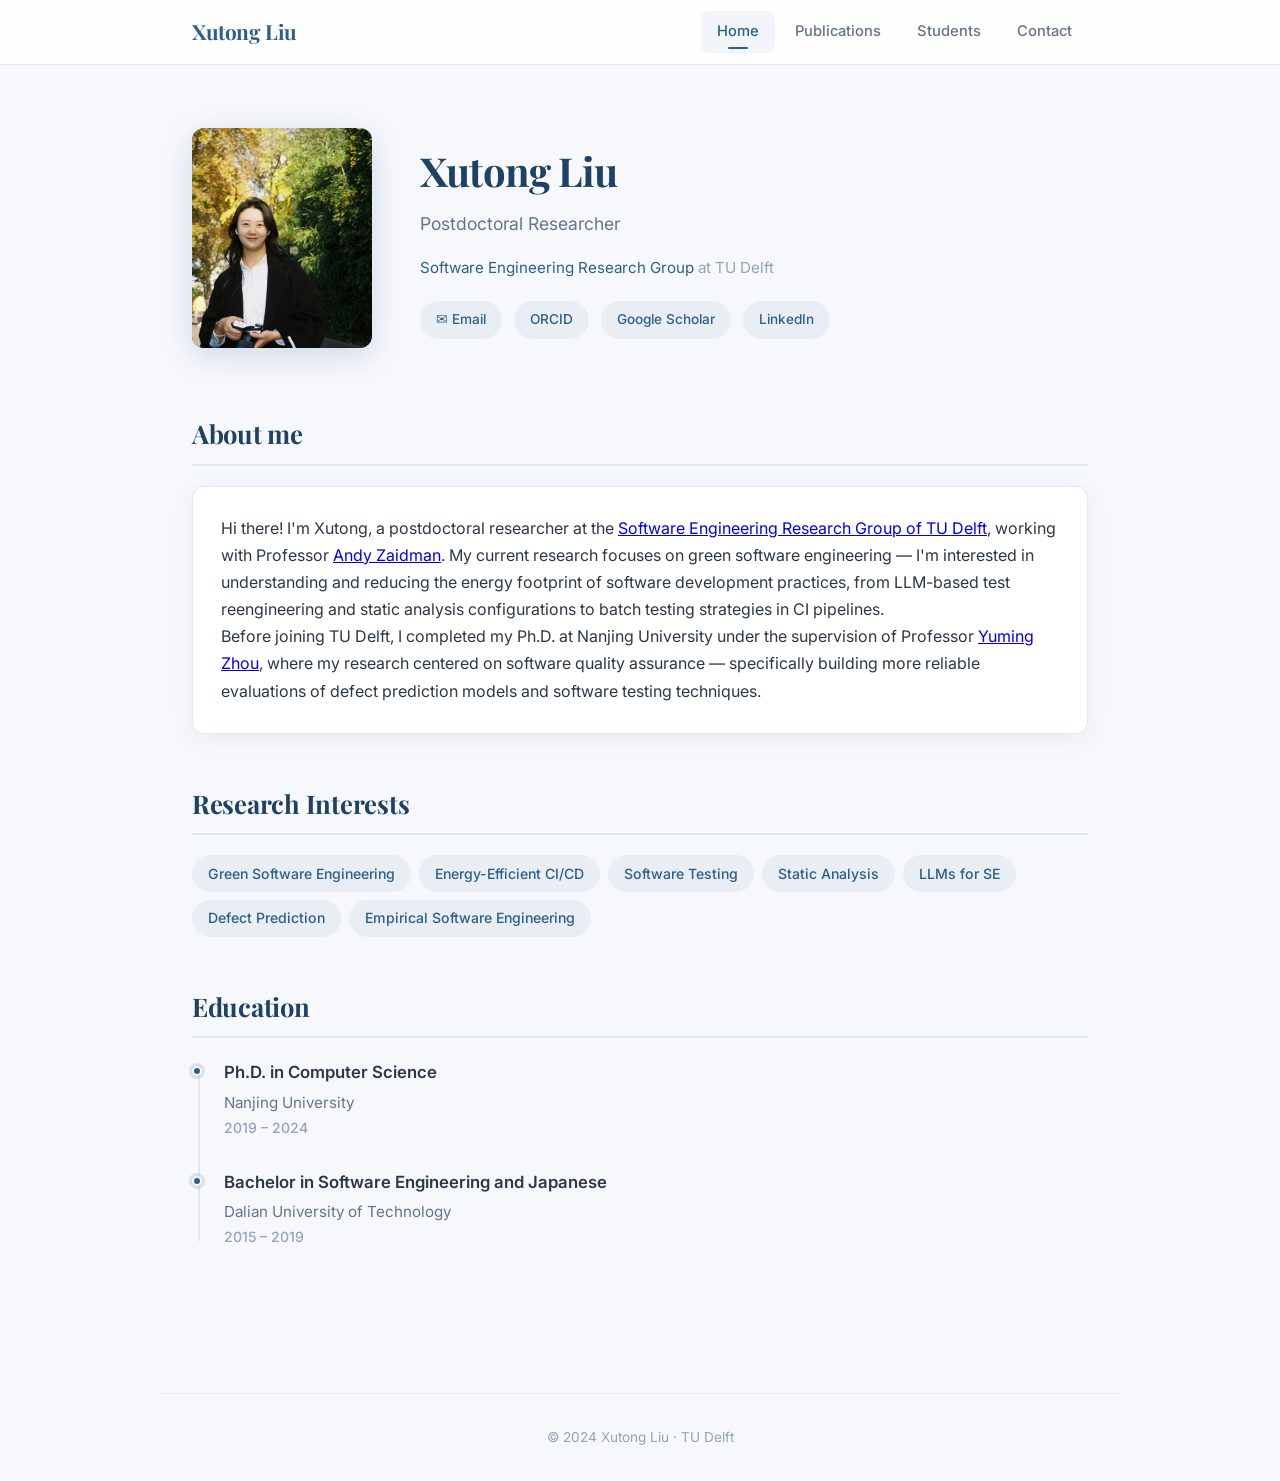
==== index.html @ 88a06aad "add" ====
<!DOCTYPE html>
<html lang="en">
<head>
  <meta charset="UTF-8">
  <meta name="viewport" content="width=device-width, initial-scale=1.0">
  <title>Xutong Liu - Postdoctoral Researcher</title>
  <link rel="icon" type="image/jpeg" href="icon.jpg">
  <link rel="apple-touch-icon" href="icon.jpg">
  <link rel="preconnect" href="https://fonts.googleapis.com">
  <link href="https://fonts.googleapis.com/css2?family=Inter:wght@400;500;600;700&family=Playfair+Display:wght@700&display=swap" rel="stylesheet">
  <link rel="stylesheet" href="style.css">
</head>
<body>
  <!-- Navigation -->
  <nav class="navbar">
    <div class="nav-inner">
      <a href="index.html" class="nav-logo">Xutong Liu</a>
      <button class="nav-toggle" aria-label="Toggle menu">
        <span></span><span></span><span></span>
      </button>
      <ul class="nav-links">
        <li><a href="index.html" class="active">Home</a></li>
        <li><a href="publications.html">Publications</a></li>
        <li><a href="students.html">Students</a></li>
        <li><a href="contact.html">Contact</a></li>
      </ul>
    </div>
  </nav>

  <!-- Hero -->
  <header class="hero">
    <div class="hero-content fade-in">
      <div class="hero-avatar"><img src="profile.jpg" alt="Xutong Liu"></div>
      <div class="hero-text">
        <h1>Xutong Liu</h1>
        <p class="subtitle typed" data-text="Postdoctoral Researcher in Software Engineering"></p>
        <p class="affiliation">
          <a href="https://se.ewi.tudelft.nl/" target="_blank">Software Engineering Research Group</a> at TU Delft
        </p>
        <div class="hero-links">
          <a href="mailto:X.Liu-14@tudelft.nl">&#9993; Email</a>
          <a href="https://orcid.org/0000-0002-3831-5505" target="_blank">ORCID</a>
          <a href="https://scholar.google.com/citations?user=2qkgBsEAAAAJ" target="_blank">Google Scholar</a>
          <a href="https://www.linkedin.com/in/xutong-liu-113463360/" target="_blank">LinkedIn</a>
        </div>
      </div>
    </div>
  </header>

  <!-- Main Content -->
  <main class="main">
    <!-- About -->
    <section class="section fade-in">
      <h2 class="section-title">About me</h2>
      <div class="card">
        <p>
          Hi there! I'm Xutong, a postdoctoral researcher at the
          <a href="https://se.ewi.tudelft.nl/" target="_blank">Software Engineering Research Group of TU Delft</a>,
          working with Professor <a href="https://azaidman.github.io/" target="_blank">Andy Zaidman</a>.
          My current research focuses on green software engineering &mdash; I'm interested in understanding and reducing the
          energy footprint of software development practices, from LLM-based test reengineering and static analysis
          configurations to batch testing strategies in CI pipelines.
        </p>
        <p>
          Before joining TU Delft, I completed my Ph.D. at Nanjing University under the supervision of Professor
          <a href="https://cs.nju.edu.cn/zhouyuming/" target="_blank">Yuming Zhou</a>, where my research centered on
          software quality assurance &mdash; specifically building more reliable evaluations of defect prediction models
          and software testing techniques.
        </p>
      </div>
    </section>

    <!-- Research Interests -->
    <section class="section fade-in">
      <h2 class="section-title">Research Interests</h2>
      <div class="tags">
        <span class="tag">Green Software Engineering</span>
        <span class="tag">Energy-Efficient CI/CD</span>
        <span class="tag">Software Testing</span>
        <span class="tag">Static Analysis</span>
        <span class="tag">LLMs for SE</span>
        <span class="tag">Defect Prediction</span>
        <span class="tag">Empirical Software Engineering</span>
      </div>
    </section>

    <!-- Education -->
    <section class="section fade-in">
      <h2 class="section-title">Education</h2>
      <div class="timeline">
        <div class="timeline-item">
          <h3>Ph.D. in Computer Science</h3>
          <p class="institution">Nanjing University</p>
          <p class="period">2019 &ndash; 2024</p>
        </div>
        <div class="timeline-item">
          <h3>Bachelor in Software Engineering and Japanese</h3>
          <p class="institution">Dalian University of Technology</p>
          <p class="period">2015 &ndash; 2019</p>
        </div>
      </div>
    </section>
  </main>

  <!-- Footer -->
  <footer class="footer">
    <p>&copy; 2024 Xutong Liu &middot; TU Delft</p>
  </footer>

  <script src="script.js"></script>
</body>
</html>
---- style.css ----
/* ===== CSS Variables ===== */
:root {
  --primary: #2c5f8a;
  --primary-light: #3a7cb8;
  --primary-dark: #1e4263;
  --accent: #e8913a;
  --bg: #f7f8fc;
  --bg-card: #ffffff;
  --text: #2d3748;
  --text-light: #64748b;
  --text-lighter: #94a3b8;
  --border: #e2e8f0;
  --shadow: 0 4px 24px rgba(44, 95, 138, 0.08);
  --shadow-hover: 0 8px 32px rgba(44, 95, 138, 0.14);
  --radius: 12px;
  --transition: 0.3s cubic-bezier(0.4, 0, 0.2, 1);
  --font-sans: 'Inter', -apple-system, BlinkMacSystemFont, 'Segoe UI', sans-serif;
  --font-serif: 'Playfair Display', Georgia, serif;
  --max-width: 960px;
}

/* ===== Reset & Base ===== */
*, *::before, *::after {
  box-sizing: border-box;
  margin: 0;
  padding: 0;
}

html {
  scroll-behavior: smooth;
  font-size: 16px;
}

body {
  font-family: var(--font-sans);
  background: var(--bg);
  color: var(--text);
  line-height: 1.7;
  -webkit-font-smoothing: antialiased;
  overflow-x: hidden;
}

/* ===== Navigation ===== */
.navbar {
  position: fixed;
  top: 0;
  left: 0;
  right: 0;
  z-index: 1000;
  background: rgba(255, 255, 255, 0.85);
  backdrop-filter: blur(20px);
  -webkit-backdrop-filter: blur(20px);
  border-bottom: 1px solid var(--border);
  transition: var(--transition);
}

.navbar.scrolled {
  box-shadow: 0 2px 20px rgba(0, 0, 0, 0.06);
}

.nav-inner {
  max-width: var(--max-width);
  margin: 0 auto;
  padding: 0 2rem;
  display: flex;
  align-items: center;
  justify-content: space-between;
  height: 64px;
}

.nav-logo {
  font-family: var(--font-serif);
  font-size: 1.3rem;
  font-weight: 700;
  color: var(--primary);
  text-decoration: none;
  letter-spacing: -0.02em;
}

.nav-links {
  display: flex;
  gap: 0.25rem;
  list-style: none;
}

.nav-links a {
  display: block;
  padding: 0.5rem 1rem;
  font-size: 0.92rem;
  font-weight: 500;
  color: var(--text-light);
  text-decoration: none;
  border-radius: 8px;
  transition: var(--transition);
  position: relative;
}

.nav-links a:hover,
.nav-links a.active {
  color: var(--primary);
  background: rgba(44, 95, 138, 0.06);
}

.nav-links a.active::after {
  content: '';
  position: absolute;
  bottom: 4px;
  left: 50%;
  transform: translateX(-50%);
  width: 20px;
  height: 2px;
  background: var(--primary);
  border-radius: 1px;
}

/* Mobile menu toggle */
.nav-toggle {
  display: none;
  background: none;
  border: none;
  cursor: pointer;
  padding: 0.5rem;
}

.nav-toggle span {
  display: block;
  width: 22px;
  height: 2px;
  background: var(--text);
  margin: 5px 0;
  border-radius: 2px;
  transition: var(--transition);
}

/* ===== Hero Section ===== */
.hero {
  padding: 8rem 2rem 4rem;
  max-width: var(--max-width);
  margin: 0 auto;
}

.hero-content {
  display: flex;
  align-items: center;
  gap: 3rem;
}

.hero-avatar {
  width: 180px;
  height: 220px;
  border-radius: var(--radius);
  background: linear-gradient(135deg, var(--primary-light), var(--primary-dark));
  display: flex;
  align-items: center;
  justify-content: center;
  font-family: var(--font-serif);
  font-size: 3.5rem;
  color: white;
  flex-shrink: 0;
  box-shadow: 0 8px 32px rgba(44, 95, 138, 0.2);
  overflow: hidden;
}

.hero-avatar img {
  width: 100%;
  height: 100%;
  border-radius: var(--radius);
  object-fit: cover;
}

.hero-text h1 {
  font-family: var(--font-serif);
  font-size: 2.5rem;
  font-weight: 700;
  color: var(--primary-dark);
  margin-bottom: 0.25rem;
  letter-spacing: -0.02em;
}

.hero-text .subtitle {
  font-size: 1.1rem;
  color: var(--text-light);
  margin-bottom: 1rem;
}

.hero-text .affiliation {
  font-size: 0.95rem;
  color: var(--text-lighter);
}

.hero-text .affiliation a {
  color: var(--primary);
  text-decoration: none;
  border-bottom: 1px solid transparent;
  transition: var(--transition);
}

.hero-text .affiliation a:hover {
  border-bottom-color: var(--primary);
}

.hero-links {
  display: flex;
  gap: 0.75rem;
  margin-top: 1.25rem;
  flex-wrap: wrap;
}

.hero-links a {
  display: inline-flex;
  align-items: center;
  gap: 0.4rem;
  padding: 0.45rem 1rem;
  font-size: 0.85rem;
  font-weight: 500;
  color: var(--primary);
  background: rgba(44, 95, 138, 0.07);
  border-radius: 20px;
  text-decoration: none;
  transition: var(--transition);
}

.hero-links a:hover {
  background: rgba(44, 95, 138, 0.14);
  transform: translateY(-1px);
}

/* ===== Main Content ===== */
.main {
  max-width: var(--max-width);
  margin: 0 auto;
  padding: 0 2rem 4rem;
}

/* ===== Section ===== */
.section {
  margin-bottom: 3rem;
}

.section-title {
  font-family: var(--font-serif);
  font-size: 1.6rem;
  font-weight: 700;
  color: var(--primary-dark);
  margin-bottom: 1.25rem;
  padding-bottom: 0.5rem;
  border-bottom: 2px solid var(--border);
  letter-spacing: -0.01em;
}

/* ===== Cards ===== */
.card {
  background: var(--bg-card);
  border-radius: var(--radius);
  padding: 1.75rem;
  box-shadow: var(--shadow);
  transition: var(--transition);
  border: 1px solid var(--border);
}

.card:hover {
  box-shadow: var(--shadow-hover);
  transform: translateY(-2px);
}

.card + .card {
  margin-top: 1rem;
}

/* ===== Education Timeline ===== */
.timeline {
  position: relative;
  padding-left: 2rem;
}

.timeline::before {
  content: '';
  position: absolute;
  left: 6px;
  top: 8px;
  bottom: 8px;
  width: 2px;
  background: var(--border);
}

.timeline-item {
  position: relative;
  margin-bottom: 1.75rem;
}

.timeline-item::before {
  content: '';
  position: absolute;
  left: -2rem;
  top: 8px;
  width: 10px;
  height: 10px;
  border-radius: 50%;
  background: var(--primary);
  border: 2px solid var(--bg);
  box-shadow: 0 0 0 3px rgba(44, 95, 138, 0.15);
}

.timeline-item h3 {
  font-size: 1.05rem;
  font-weight: 600;
  color: var(--text);
  margin-bottom: 0.2rem;
}

.timeline-item .period {
  font-size: 0.88rem;
  color: var(--text-lighter);
  font-weight: 500;
}

.timeline-item .institution {
  font-size: 0.95rem;
  color: var(--text-light);
}

/* ===== Research Interests Tags ===== */
.tags {
  display: flex;
  flex-wrap: wrap;
  gap: 0.5rem;
}

.tag {
  display: inline-block;
  padding: 0.4rem 1rem;
  font-size: 0.88rem;
  font-weight: 500;
  color: var(--primary);
  background: rgba(44, 95, 138, 0.07);
  border-radius: 20px;
  transition: var(--transition);
}

.tag:hover {
  background: rgba(44, 95, 138, 0.14);
}

/* ===== Publication List ===== */
.pub-item {
  background: var(--bg-card);
  border-radius: var(--radius);
  padding: 1.5rem 1.75rem;
  box-shadow: var(--shadow);
  border: 1px solid var(--border);
  transition: var(--transition);
  margin-bottom: 1rem;
}

.pub-item:hover {
  box-shadow: var(--shadow-hover);
  transform: translateY(-2px);
  border-left: 3px solid var(--primary);
}

.pub-title {
  font-size: 1.05rem;
  font-weight: 600;
  color: var(--text);
  margin-bottom: 0.4rem;
  line-height: 1.5;
}

.pub-venue {
  font-size: 0.9rem;
  color: var(--accent);
  font-weight: 600;
  margin-bottom: 0.3rem;
}

.pub-authors {
  font-size: 0.88rem;
  color: var(--text-light);
  margin-bottom: 0.65rem;
  line-height: 1.6;
}

.pub-year {
  display: inline-block;
  font-size: 0.78rem;
  font-weight: 600;
  color: var(--primary);
  background: rgba(44, 95, 138, 0.08);
  padding: 0.15rem 0.6rem;
  border-radius: 10px;
  margin-bottom: 0.4rem;
}

.pub-doi a {
  font-size: 0.85rem;
  color: var(--primary);
  text-decoration: none;
  border-bottom: 1px dashed var(--primary-light);
  transition: var(--transition);
}

.pub-doi a:hover {
  border-bottom-style: solid;
}

.pub-links {
  margin-left: 0;
}

.pub-links a {
  font-size: 0.85rem;
  font-weight: 500;
  color: var(--primary);
  text-decoration: none;
  border-bottom: 1px dashed var(--primary-light);
  transition: var(--transition);
}

.pub-links a:hover {
  border-bottom-style: solid;
}

/* ===== Students Page ===== */
.student-entry {
  display: flex;
  gap: 1.5rem;
  align-items: flex-start;
  background: var(--bg-card);
  border-radius: var(--radius);
  padding: 1.5rem 1.75rem;
  box-shadow: var(--shadow);
  border: 1px solid var(--border);
  transition: var(--transition);
  margin-bottom: 1rem;
}

.student-entry:hover {
  box-shadow: var(--shadow-hover);
  transform: translateY(-2px);
  border-left: 3px solid var(--primary);
}

.student-year {
  font-size: 0.82rem;
  font-weight: 600;
  color: var(--primary);
  background: rgba(44, 95, 138, 0.08);
  padding: 0.2rem 0.7rem;
  border-radius: 10px;
  white-space: nowrap;
  flex-shrink: 0;
  margin-top: 2px;
}

.student-info {
  flex: 1;
}

.student-names {
  font-size: 1.05rem;
  font-weight: 600;
  color: var(--text);
  margin-bottom: 0.3rem;
  line-height: 1.5;
}

.student-type {
  font-size: 0.9rem;
  color: var(--accent);
  font-weight: 600;
  margin-bottom: 0.25rem;
}

.student-topic {
  font-size: 0.92rem;
  color: var(--text);
  margin-bottom: 0.25rem;
  line-height: 1.5;
}

.student-detail {
  font-size: 0.88rem;
  color: var(--text-light);
  line-height: 1.5;
}

.student-detail a {
  color: var(--primary);
  text-decoration: none;
  border-bottom: 1px dashed var(--primary-light);
  transition: var(--transition);
}

.student-detail a:hover {
  border-bottom-style: solid;
}

/* ===== Contact Page ===== */
.contact-grid {
  display: grid;
  grid-template-columns: repeat(4, minmax(160px, 1fr));
  gap: 1.25rem;
  align-items: stretch;
}

.contact-card {
  background: var(--bg-card);
  border-radius: var(--radius);
  padding: 1.75rem;
  box-shadow: var(--shadow);
  border: 1px solid var(--border);
  transition: var(--transition);
  text-align: center;
  display: flex;
  flex-direction: column;
  justify-content: space-between;
}

@media (max-width: 1200px) {
  .contact-grid {
    grid-template-columns: repeat(2, minmax(220px, 1fr));
  }
}

@media (max-width: 620px) {
  .contact-grid {
    grid-template-columns: 1fr;
  }
}

.contact-card:hover {
  box-shadow: var(--shadow-hover);
  transform: translateY(-2px);
}

.contact-card-header {
  display: flex;
  align-items: center;
  justify-content: center;
  gap: 0.75rem;
  margin-bottom: 1rem;
}

.contact-icon {
  width: 48px;
  height: 48px;
  border-radius: 50%;
  background: rgba(44, 95, 138, 0.08);
  display: flex;
  align-items: center;
  justify-content: center;
  font-size: 1.3rem;
}

.contact-card h3 {
  font-size: 0.95rem;
  font-weight: 600;
  color: var(--text);
  margin: 0;
}

.contact-card p,
.contact-card a {
  font-size: 0.92rem;
  color: var(--text-light);
  text-decoration: none;
  transition: var(--transition);
  word-break: break-word;
}

.contact-card a:hover {
  color: var(--primary);
}

.map-placeholder {
  background: var(--bg-card);
  border-radius: var(--radius);
  padding: 2rem;
  box-shadow: var(--shadow);
  border: 1px solid var(--border);
  margin-top: 2rem;
  text-align: center;
  color: var(--text-light);
}

.map-placeholder iframe {
  width: 100%;
  height: 300px;
  border: none;
  border-radius: 8px;
}

/* ===== Page Header ===== */
.page-header {
  padding: 7rem 2rem 2.5rem;
  max-width: var(--max-width);
  margin: 0 auto;
}

.page-header h1 {
  font-family: var(--font-serif);
  font-size: 2.2rem;
  font-weight: 700;
  color: var(--primary-dark);
  letter-spacing: -0.02em;
}

.page-header p {
  color: var(--text-light);
  margin-top: 0.5rem;
  font-size: 1.05rem;
}

/* ===== Footer ===== */
.footer {
  text-align: center;
  padding: 2rem;
  color: var(--text-lighter);
  font-size: 0.85rem;
  border-top: 1px solid var(--border);
  max-width: var(--max-width);
  margin: 2rem auto 0;
}

.footer a {
  color: var(--primary);
  text-decoration: none;
}

/* ===== Animations ===== */
.fade-in {
  opacity: 0;
  transform: translateY(20px);
  transition: opacity 0.6s ease, transform 0.6s ease;
}

.fade-in.visible {
  opacity: 1;
  transform: translateY(0);
}

.stagger-1 { transition-delay: 0.1s; }
.stagger-2 { transition-delay: 0.2s; }
.stagger-3 { transition-delay: 0.3s; }
.stagger-4 { transition-delay: 0.4s; }
.stagger-5 { transition-delay: 0.5s; }

/* ===== Responsive ===== */
@media (max-width: 768px) {
  .hero-content {
    flex-direction: column;
    text-align: center;
  }

  .hero-text h1 {
    font-size: 2rem;
  }

  .hero-links {
    justify-content: center;
  }

  .hero-avatar {
    width: 140px;
    height: 170px;
    font-size: 2.5rem;
  }

  .nav-links {
    display: none;
    position: absolute;
    top: 64px;
    left: 0;
    right: 0;
    background: rgba(255, 255, 255, 0.98);
    backdrop-filter: blur(20px);
    flex-direction: column;
    padding: 1rem;
    border-bottom: 1px solid var(--border);
    box-shadow: 0 8px 24px rgba(0, 0, 0, 0.06);
  }

  .nav-links.open {
    display: flex;
  }

  .nav-toggle {
    display: block;
  }

  .nav-toggle.open span:nth-child(1) {
    transform: rotate(45deg) translate(5px, 5px);
  }

  .nav-toggle.open span:nth-child(2) {
    opacity: 0;
  }

  .nav-toggle.open span:nth-child(3) {
    transform: rotate(-45deg) translate(5px, -5px);
  }

  .student-grid,
  .contact-grid {
    grid-template-columns: 1fr;
  }

  .page-header h1 {
    font-size: 1.8rem;
  }
}
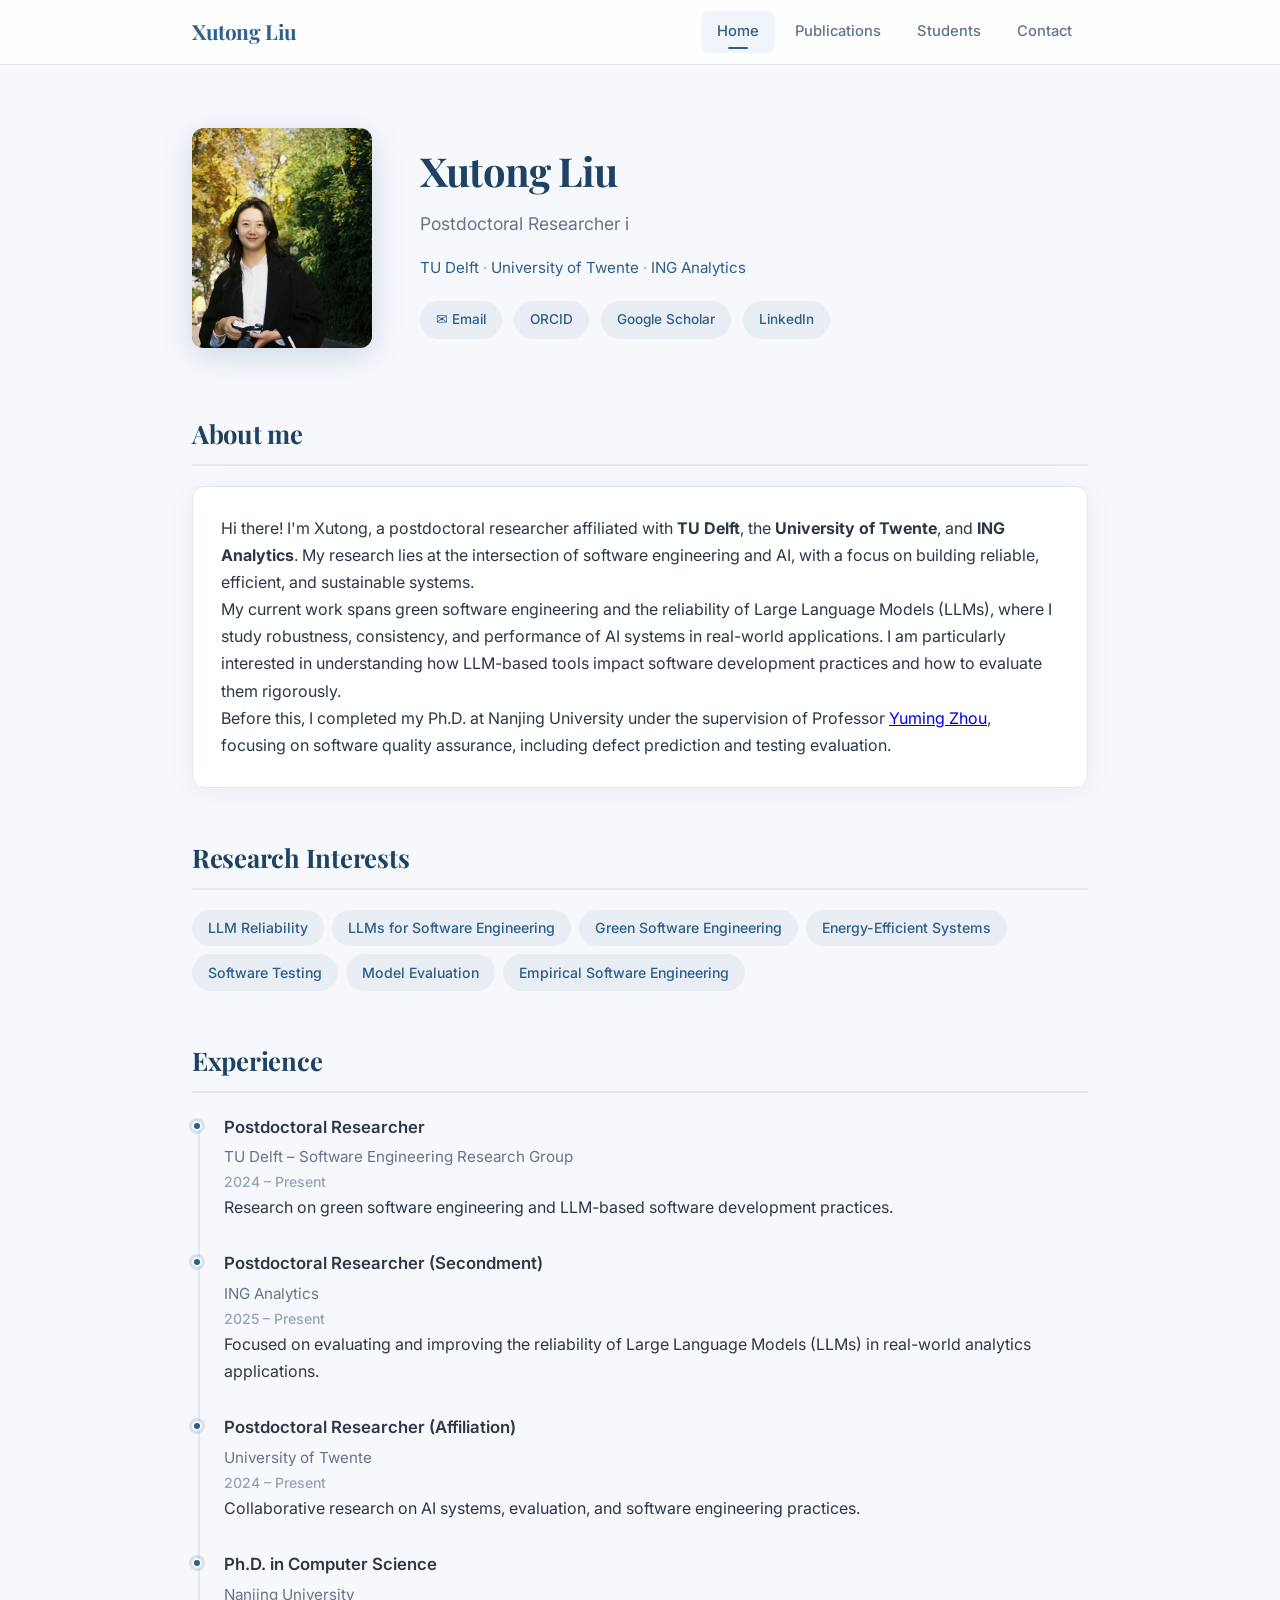
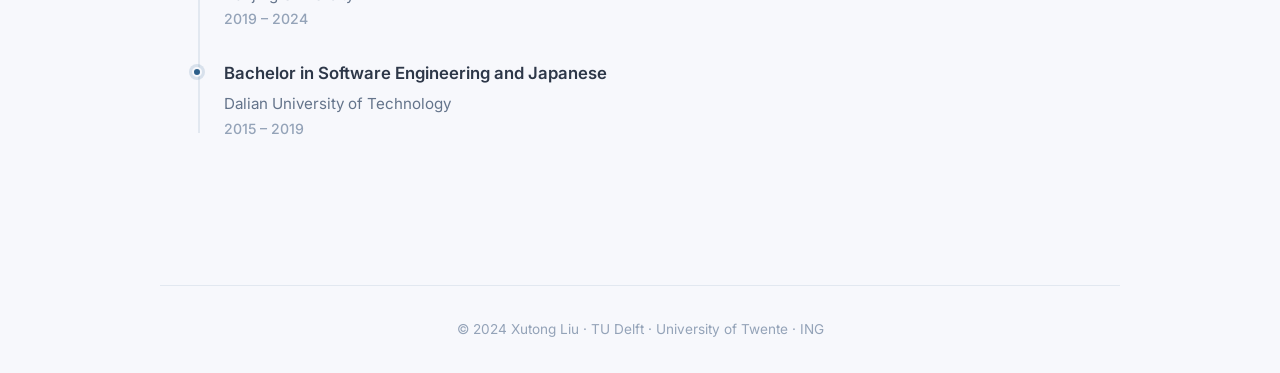
==== commit 5aca3b8d: "update profile" ====
--- a/index.html
+++ b/index.html
@@ -11,6 +11,7 @@
   <link rel="stylesheet" href="style.css">
 </head>
 <body>
+
   <!-- Navigation -->
   <nav class="navbar">
     <div class="nav-inner">
@@ -30,12 +31,16 @@
   <!-- Hero -->
   <header class="hero">
     <div class="hero-content fade-in">
-      <div class="hero-avatar"><img src="profile.jpg" alt="Xutong Liu"></div>
+      <div class="hero-avatar">
+        <img src="profile.jpg" alt="Xutong Liu">
+      </div>
       <div class="hero-text">
         <h1>Xutong Liu</h1>
         <p class="subtitle typed" data-text="Postdoctoral Researcher in Software Engineering"></p>
         <p class="affiliation">
-          <a href="https://se.ewi.tudelft.nl/" target="_blank">Software Engineering Research Group</a> at TU Delft
+          <a href="https://se.ewi.tudelft.nl/" target="_blank">TU Delft</a> ·
+          <a href="#" target="_blank">University of Twente</a> ·
+          <a href="#" target="_blank">ING Analytics</a>
         </p>
         <div class="hero-links">
           <a href="mailto:X.Liu-14@tudelft.nl">&#9993; Email</a>
@@ -49,23 +54,27 @@
 
   <!-- Main Content -->
   <main class="main">
+
     <!-- About -->
     <section class="section fade-in">
       <h2 class="section-title">About me</h2>
       <div class="card">
         <p>
-          Hi there! I'm Xutong, a postdoctoral researcher at the
-          <a href="https://se.ewi.tudelft.nl/" target="_blank">Software Engineering Research Group of TU Delft</a>,
-          working with Professor <a href="https://azaidman.github.io/" target="_blank">Andy Zaidman</a>.
-          My current research focuses on green software engineering &mdash; I'm interested in understanding and reducing the
-          energy footprint of software development practices, from LLM-based test reengineering and static analysis
-          configurations to batch testing strategies in CI pipelines.
+          Hi there! I'm Xutong, a postdoctoral researcher affiliated with 
+          <strong>TU Delft</strong>, the <strong>University of Twente</strong>, and <strong>ING Analytics</strong>.
+          My research lies at the intersection of software engineering and AI, with a focus on
+          building reliable, efficient, and sustainable systems.
         </p>
         <p>
-          Before joining TU Delft, I completed my Ph.D. at Nanjing University under the supervision of Professor
-          <a href="https://cs.nju.edu.cn/zhouyuming/" target="_blank">Yuming Zhou</a>, where my research centered on
-          software quality assurance &mdash; specifically building more reliable evaluations of defect prediction models
-          and software testing techniques.
+          My current work spans green software engineering and the reliability of Large Language Models (LLMs),
+          where I study robustness, consistency, and performance of AI systems in real-world applications.
+          I am particularly interested in understanding how LLM-based tools impact software development
+          practices and how to evaluate them rigorously.
+        </p>
+        <p>
+          Before this, I completed my Ph.D. at Nanjing University under the supervision of Professor
+          <a href="https://cs.nju.edu.cn/zhouyuming/" target="_blank">Yuming Zhou</a>, focusing on
+          software quality assurance, including defect prediction and testing evaluation.
         </p>
       </div>
     </section>
@@ -74,39 +83,64 @@
     <section class="section fade-in">
       <h2 class="section-title">Research Interests</h2>
       <div class="tags">
+        <span class="tag">LLM Reliability</span>
+        <span class="tag">LLMs for Software Engineering</span>
         <span class="tag">Green Software Engineering</span>
-        <span class="tag">Energy-Efficient CI/CD</span>
+        <span class="tag">Energy-Efficient Systems</span>
         <span class="tag">Software Testing</span>
-        <span class="tag">Static Analysis</span>
-        <span class="tag">LLMs for SE</span>
-        <span class="tag">Defect Prediction</span>
+        <span class="tag">Model Evaluation</span>
         <span class="tag">Empirical Software Engineering</span>
       </div>
     </section>
 
-    <!-- Education -->
+    <!-- Experience -->
     <section class="section fade-in">
-      <h2 class="section-title">Education</h2>
+      <h2 class="section-title">Experience</h2>
       <div class="timeline">
+
+        <div class="timeline-item">
+          <h3>Postdoctoral Researcher</h3>
+          <p class="institution">TU Delft – Software Engineering Research Group</p>
+          <p class="period">2024 – Present</p>
+          <p>Research on green software engineering and LLM-based software development practices.</p>
+        </div>
+
+        <div class="timeline-item">
+          <h3>Postdoctoral Researcher (Secondment)</h3>
+          <p class="institution">ING Analytics</p>
+          <p class="period">2025 – Present</p>
+          <p>Focused on evaluating and improving the reliability of Large Language Models (LLMs) in real-world analytics applications.</p>
+        </div>
+
+        <div class="timeline-item">
+          <h3>Postdoctoral Researcher (Affiliation)</h3>
+          <p class="institution">University of Twente</p>
+          <p class="period">2024 – Present</p>
+          <p>Collaborative research on AI systems, evaluation, and software engineering practices.</p>
+        </div>
+
         <div class="timeline-item">
           <h3>Ph.D. in Computer Science</h3>
           <p class="institution">Nanjing University</p>
-          <p class="period">2019 &ndash; 2024</p>
+          <p class="period">2019 – 2024</p>
         </div>
+
         <div class="timeline-item">
           <h3>Bachelor in Software Engineering and Japanese</h3>
           <p class="institution">Dalian University of Technology</p>
-          <p class="period">2015 &ndash; 2019</p>
+          <p class="period">2015 – 2019</p>
         </div>
+
       </div>
     </section>
+
   </main>
 
   <!-- Footer -->
   <footer class="footer">
-    <p>&copy; 2024 Xutong Liu &middot; TU Delft</p>
+    <p>&copy; 2024 Xutong Liu · TU Delft · University of Twente · ING</p>
   </footer>
 
   <script src="script.js"></script>
 </body>
-</html>
+</html>
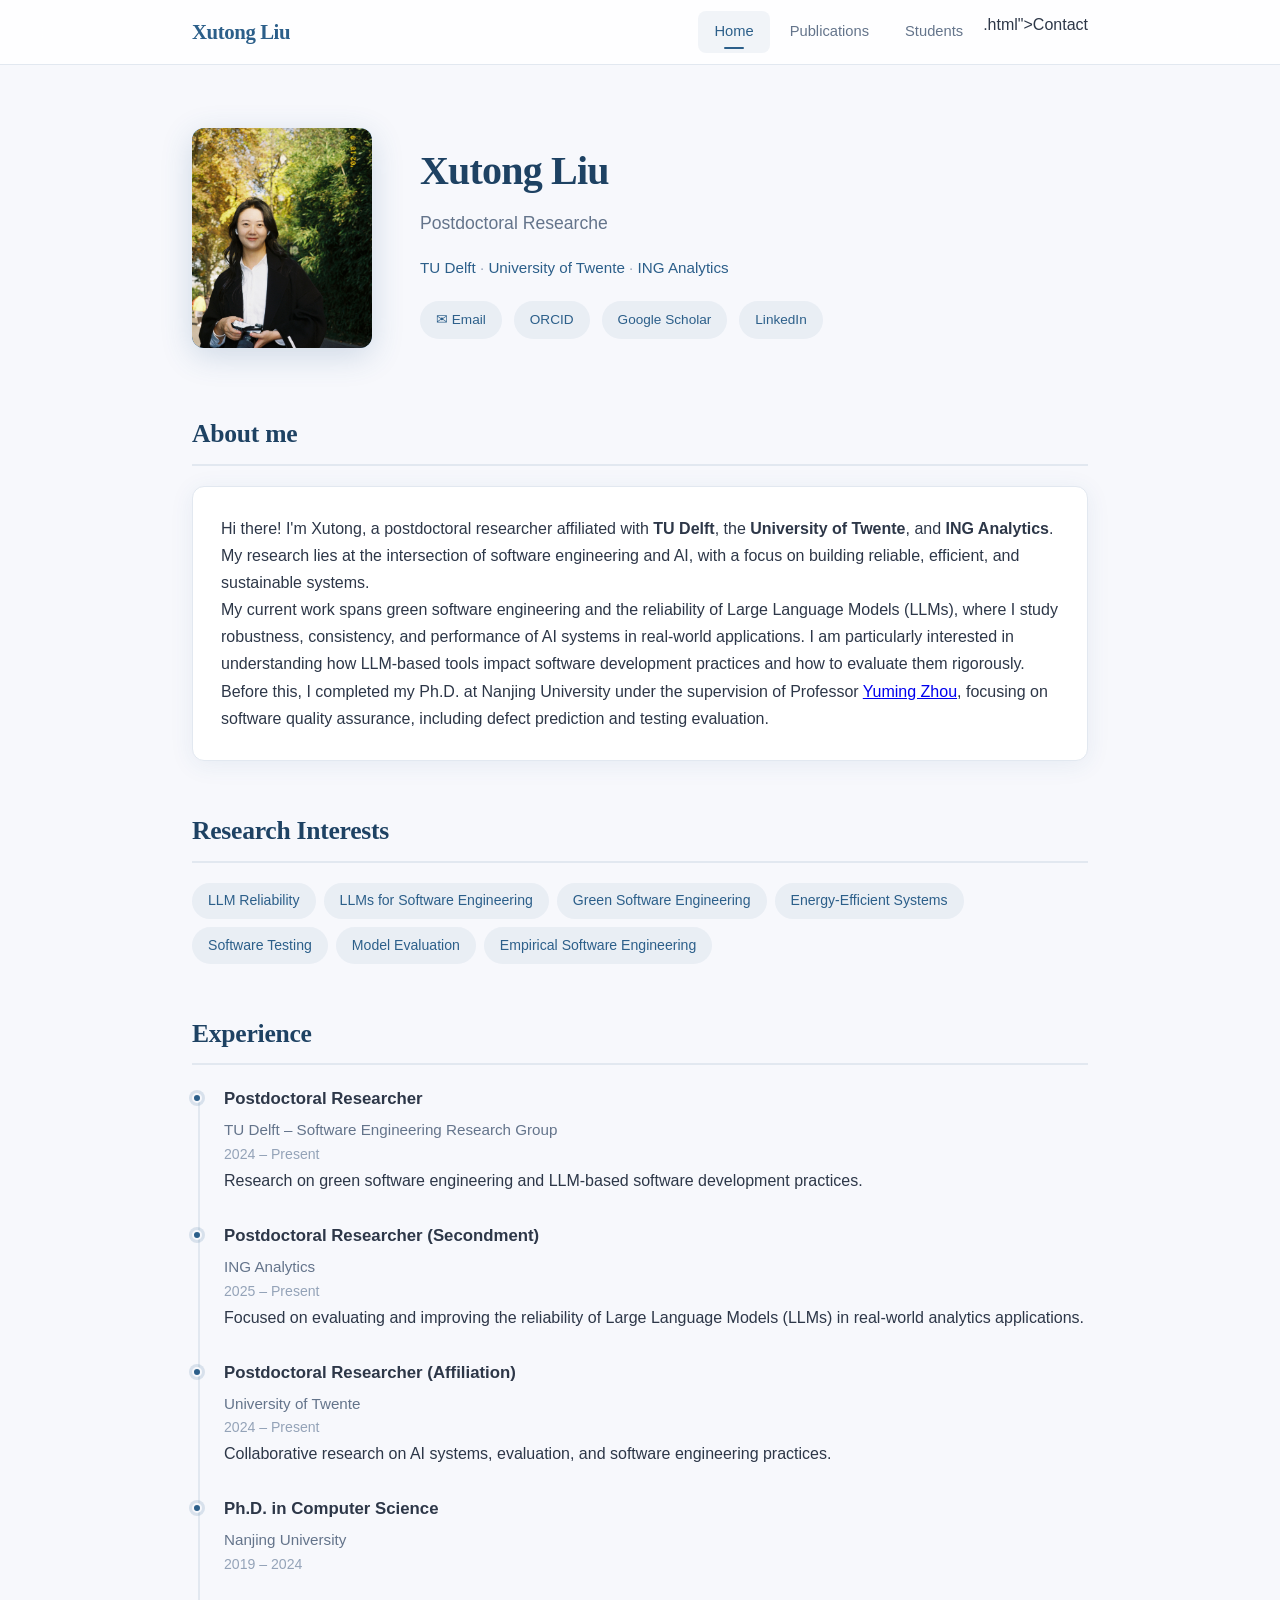
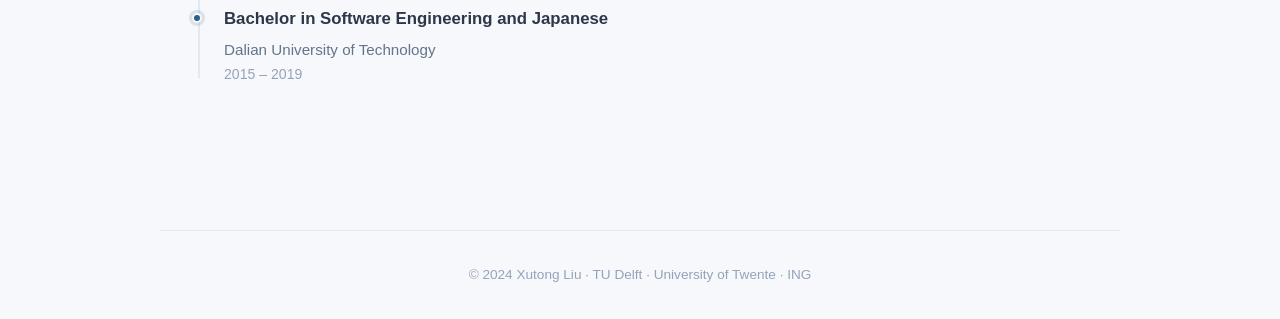
==== commit d7af180d: "update" ====
--- a/index.html
+++ b/index.html
@@ -7,7 +7,7 @@
   <link rel="icon" type="image/jpeg" href="icon.jpg">
   <link rel="apple-touch-icon" href="icon.jpg">
   <link rel="preconnect" href="https://fonts.googleapis.com">
-  <link href="https://fonts.googleapis.com/css2?family=Inter:wght@400;500;600;700&family=Playfair+Display:wght@700&display=swap" rel="stylesheet">
+  <link href="https://fonts.googleapis.com">
   <link rel="stylesheet" href="style.css">
 </head>
 <body>
@@ -23,7 +23,7 @@
         <li><a href="index.html" class="active">Home</a></li>
         <li><a href="publications.html">Publications</a></li>
         <li><a href="students.html">Students</a></li>
-        <li><a href="contact.html">Contact</a></li>
+        <li>.html">Contact</a></li>
       </ul>
     </div>
   </nav>
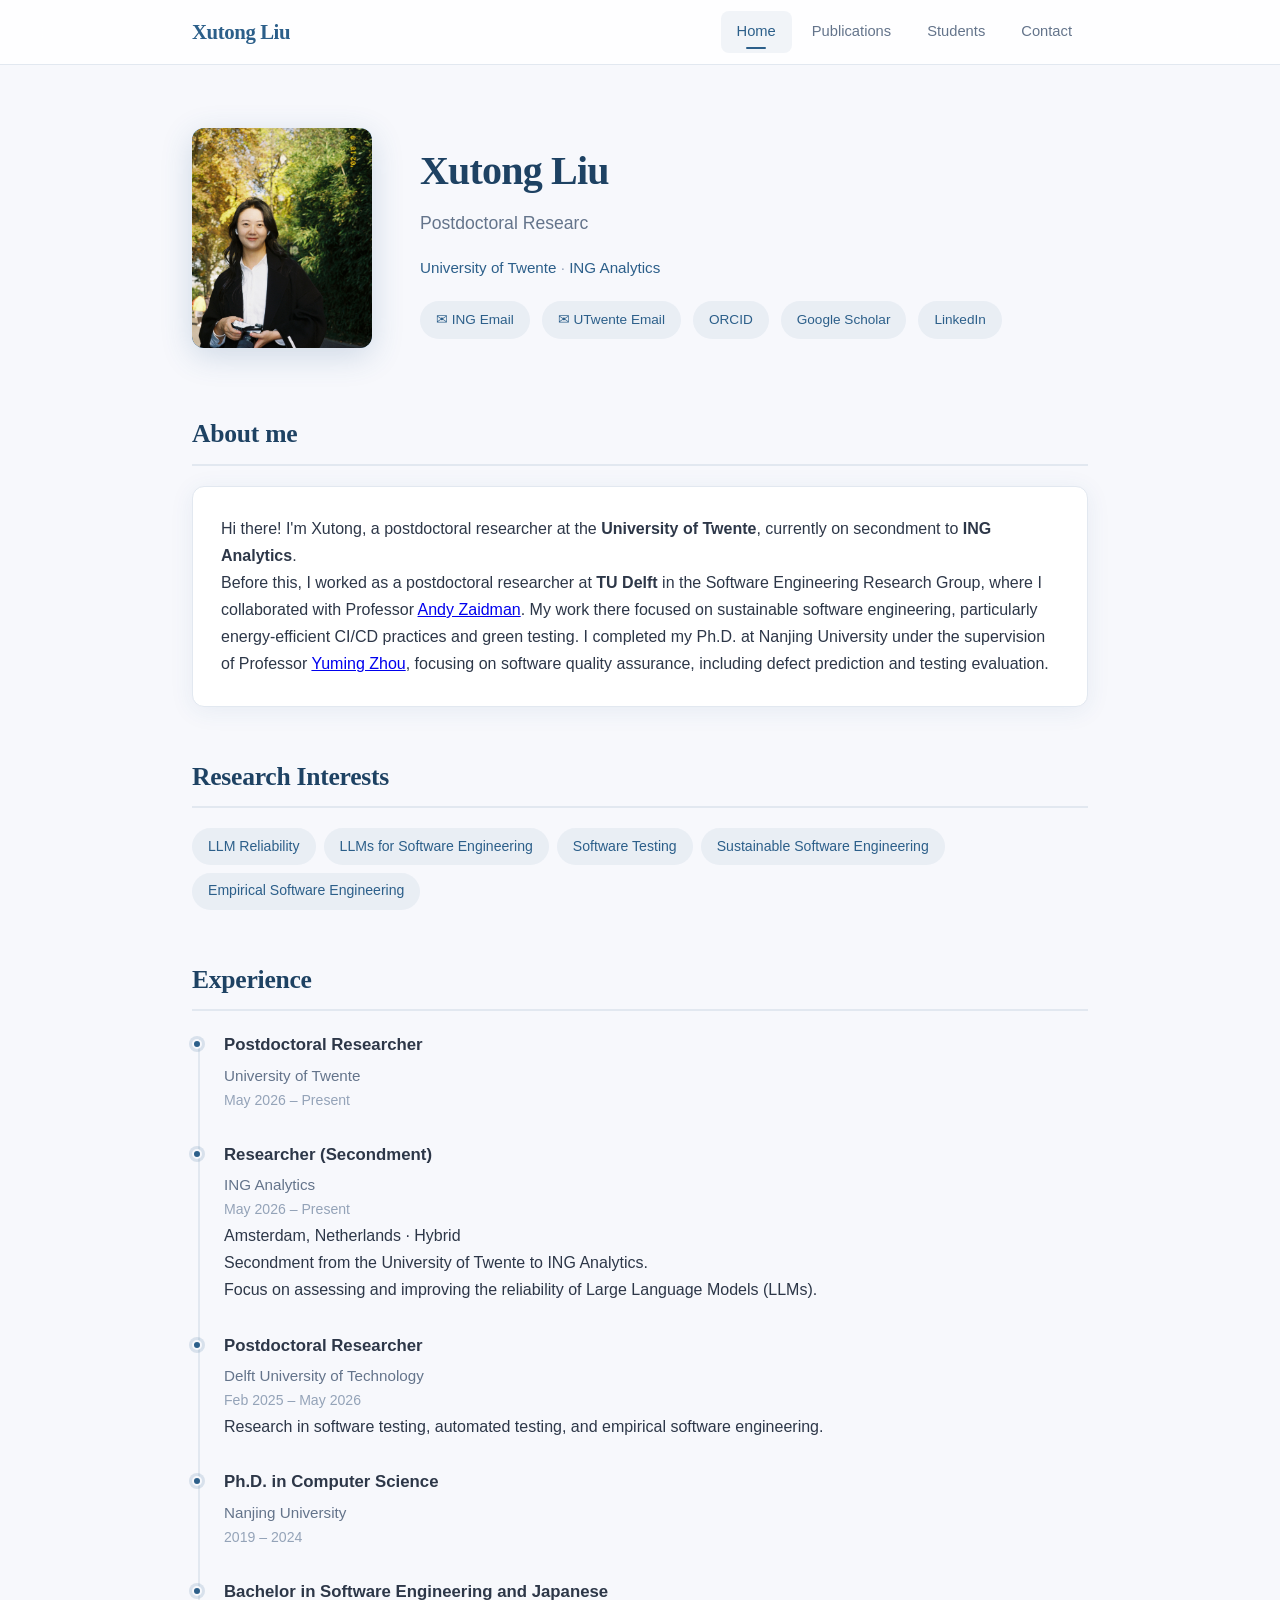
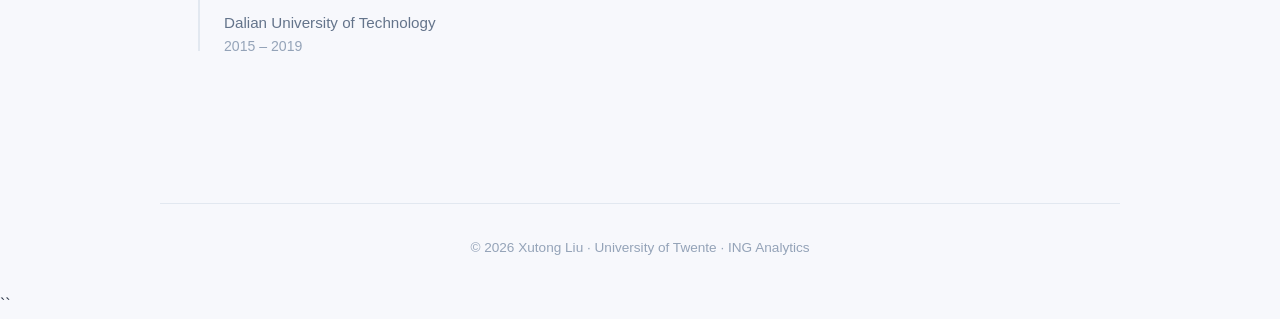
==== commit 4688f0f7: "update" ====
--- a/index.html
+++ b/index.html
@@ -7,7 +7,6 @@
   <link rel="icon" type="image/jpeg" href="icon.jpg">
   <link rel="apple-touch-icon" href="icon.jpg">
   <link rel="preconnect" href="https://fonts.googleapis.com">
-  <link href="https://fonts.googleapis.com">
   <link rel="stylesheet" href="style.css">
 </head>
 <body>
@@ -23,7 +22,7 @@
         <li><a href="index.html" class="active">Home</a></li>
         <li><a href="publications.html">Publications</a></li>
         <li><a href="students.html">Students</a></li>
-        <li>.html">Contact</a></li>
+        <li><a href="contact.html">Contact</a></li>
       </ul>
     </div>
   </nav>
@@ -38,12 +37,12 @@
         <h1>Xutong Liu</h1>
         <p class="subtitle typed" data-text="Postdoctoral Researcher in Software Engineering"></p>
         <p class="affiliation">
-          <a href="https://se.ewi.tudelft.nl/" target="_blank">TU Delft</a> ·
           <a href="#" target="_blank">University of Twente</a> ·
           <a href="#" target="_blank">ING Analytics</a>
         </p>
         <div class="hero-links">
-          <a href="mailto:X.Liu-14@tudelft.nl">&#9993; Email</a>
+          <a href="mailto:xutong.liu@ing.com">&#9993; ING Email</a>
+          <a href="mailto:xutong.liu@utwente.com">&#9993; UTwente Email</a>
           <a href="https://orcid.org/0000-0002-3831-5505" target="_blank">ORCID</a>
           <a href="https://scholar.google.com/citations?user=2qkgBsEAAAAJ" target="_blank">Google Scholar</a>
           <a href="https://www.linkedin.com/in/xutong-liu-113463360/" target="_blank">LinkedIn</a>
@@ -60,21 +59,16 @@
       <h2 class="section-title">About me</h2>
       <div class="card">
         <p>
-          Hi there! I'm Xutong, a postdoctoral researcher affiliated with 
-          <strong>TU Delft</strong>, the <strong>University of Twente</strong>, and <strong>ING Analytics</strong>.
-          My research lies at the intersection of software engineering and AI, with a focus on
-          building reliable, efficient, and sustainable systems.
+          Hi there! I'm Xutong, a postdoctoral researcher at the <strong>University of Twente</strong>,
+          currently on secondment to <strong>ING Analytics</strong>.
         </p>
         <p>
-          My current work spans green software engineering and the reliability of Large Language Models (LLMs),
-          where I study robustness, consistency, and performance of AI systems in real-world applications.
-          I am particularly interested in understanding how LLM-based tools impact software development
-          practices and how to evaluate them rigorously.
-        </p>
-        <p>
-          Before this, I completed my Ph.D. at Nanjing University under the supervision of Professor
-          <a href="https://cs.nju.edu.cn/zhouyuming/" target="_blank">Yuming Zhou</a>, focusing on
-          software quality assurance, including defect prediction and testing evaluation.
+          Before this, I worked as a postdoctoral researcher at <strong>TU Delft</strong> in the Software Engineering Research Group, 
+          where I collaborated with Professor <a href="https://azaidman.github.io/" target="_blank">Andy Zaidman</a>. 
+          My work there focused on sustainable software engineering, particularly energy-efficient CI/CD practices and green testing.
+          I completed my Ph.D. at Nanjing University under the supervision of Professor
+          <a href="https://cs.nju.edu.cn/zhouyuming/" target="_blank">Yuming Zhou</a>,
+          focusing on software quality assurance, including defect prediction and testing evaluation.
         </p>
       </div>
     </section>
@@ -85,10 +79,8 @@
       <div class="tags">
         <span class="tag">LLM Reliability</span>
         <span class="tag">LLMs for Software Engineering</span>
-        <span class="tag">Green Software Engineering</span>
-        <span class="tag">Energy-Efficient Systems</span>
         <span class="tag">Software Testing</span>
-        <span class="tag">Model Evaluation</span>
+        <span class="tag">Sustainable Software Engineering</span>
         <span class="tag">Empirical Software Engineering</span>
       </div>
     </section>
@@ -98,33 +90,43 @@
       <h2 class="section-title">Experience</h2>
       <div class="timeline">
 
+        <!-- UT (main role) -->
         <div class="timeline-item">
           <h3>Postdoctoral Researcher</h3>
-          <p class="institution">TU Delft – Software Engineering Research Group</p>
-          <p class="period">2024 – Present</p>
-          <p>Research on green software engineering and LLM-based software development practices.</p>
+          <p class="institution">University of Twente</p>
+          <p class="period">May 2026 – Present</p>
         </div>
 
+        <!-- ING (secondment) -->
         <div class="timeline-item">
-          <h3>Postdoctoral Researcher (Secondment)</h3>
+          <h3>Researcher (Secondment)</h3>
           <p class="institution">ING Analytics</p>
-          <p class="period">2025 – Present</p>
-          <p>Focused on evaluating and improving the reliability of Large Language Models (LLMs) in real-world analytics applications.</p>
+          <p class="period">May 2026 – Present</p>
+          <p class="location">Amsterdam, Netherlands · Hybrid</p>
+          <p>
+            Secondment from the University of Twente to ING Analytics.<br>
+            Focus on assessing and improving the reliability of Large Language Models (LLMs).
+          </p>
         </div>
 
+        <!-- TU Delft (past) -->
         <div class="timeline-item">
-          <h3>Postdoctoral Researcher (Affiliation)</h3>
-          <p class="institution">University of Twente</p>
-          <p class="period">2024 – Present</p>
-          <p>Collaborative research on AI systems, evaluation, and software engineering practices.</p>
+          <h3>Postdoctoral Researcher</h3>
+          <p class="institution">Delft University of Technology</p>
+          <p class="period">Feb 2025 – May 2026</p>
+          <p>
+            Research in software testing, automated testing, and empirical software engineering.
+          </p>
         </div>
 
+        <!-- PhD -->
         <div class="timeline-item">
           <h3>Ph.D. in Computer Science</h3>
           <p class="institution">Nanjing University</p>
           <p class="period">2019 – 2024</p>
         </div>
 
+        <!-- Bachelor -->
         <div class="timeline-item">
           <h3>Bachelor in Software Engineering and Japanese</h3>
           <p class="institution">Dalian University of Technology</p>
@@ -138,9 +140,10 @@
 
   <!-- Footer -->
   <footer class="footer">
-    <p>&copy; 2024 Xutong Liu · TU Delft · University of Twente · ING</p>
+    <p>&copy; 2026 Xutong Liu · University of Twente · ING Analytics</p>
   </footer>
 
   <script src="script.js"></script>
 </body>
-</html>+</html>
+``
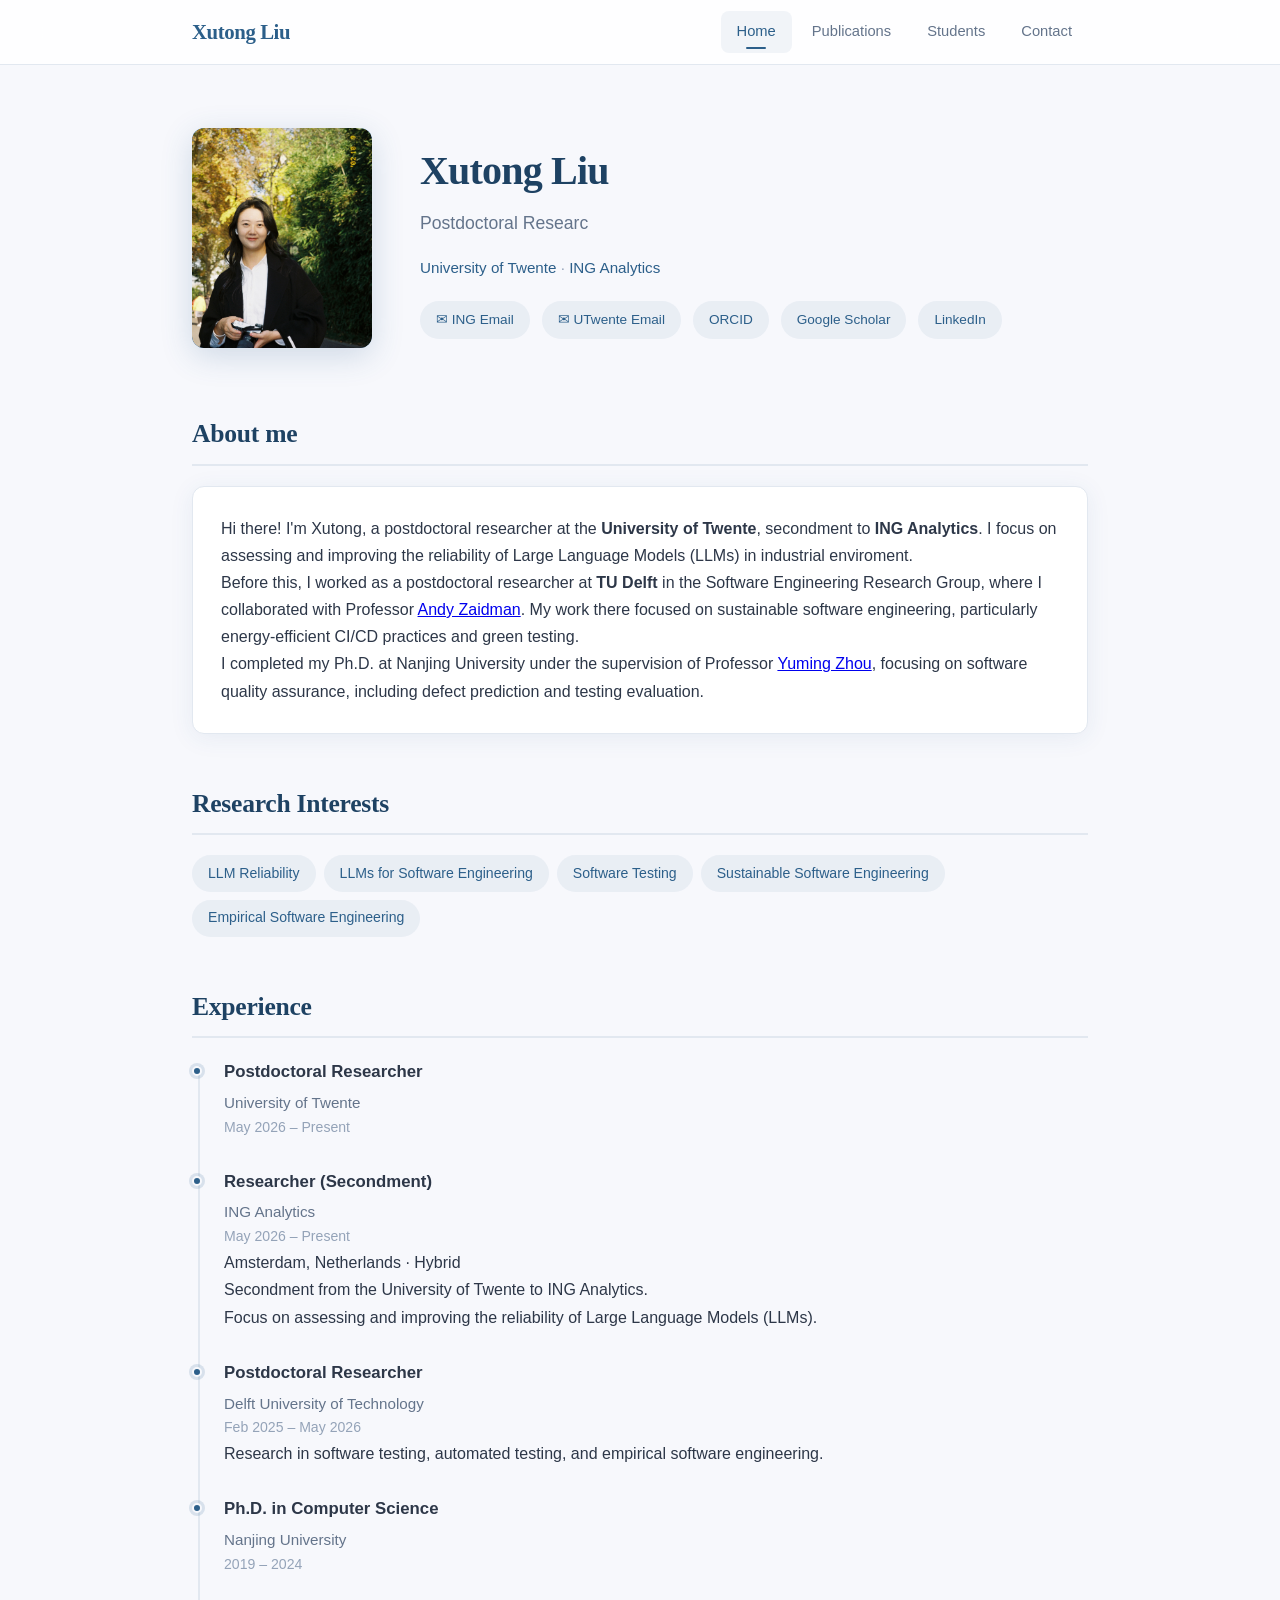
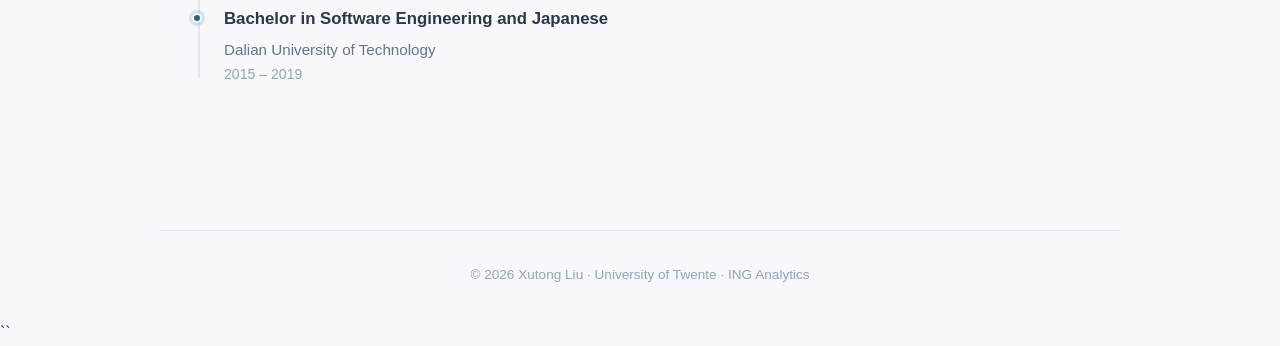
==== commit 6f583cb8: "update" ====
--- a/index.html
+++ b/index.html
@@ -59,13 +59,15 @@
       <h2 class="section-title">About me</h2>
       <div class="card">
         <p>
-          Hi there! I'm Xutong, a postdoctoral researcher at the <strong>University of Twente</strong>,
-          currently on secondment to <strong>ING Analytics</strong>.
+          Hi there! I'm Xutong, a postdoctoral researcher at the <strong>University of Twente</strong>, secondment to <strong>ING Analytics</strong>.
+          I focus on assessing and improving the reliability of Large Language Models (LLMs) in industrial enviroment.
         </p>
         <p>
           Before this, I worked as a postdoctoral researcher at <strong>TU Delft</strong> in the Software Engineering Research Group, 
           where I collaborated with Professor <a href="https://azaidman.github.io/" target="_blank">Andy Zaidman</a>. 
           My work there focused on sustainable software engineering, particularly energy-efficient CI/CD practices and green testing.
+        </p>
+        <p>
           I completed my Ph.D. at Nanjing University under the supervision of Professor
           <a href="https://cs.nju.edu.cn/zhouyuming/" target="_blank">Yuming Zhou</a>,
           focusing on software quality assurance, including defect prediction and testing evaluation.
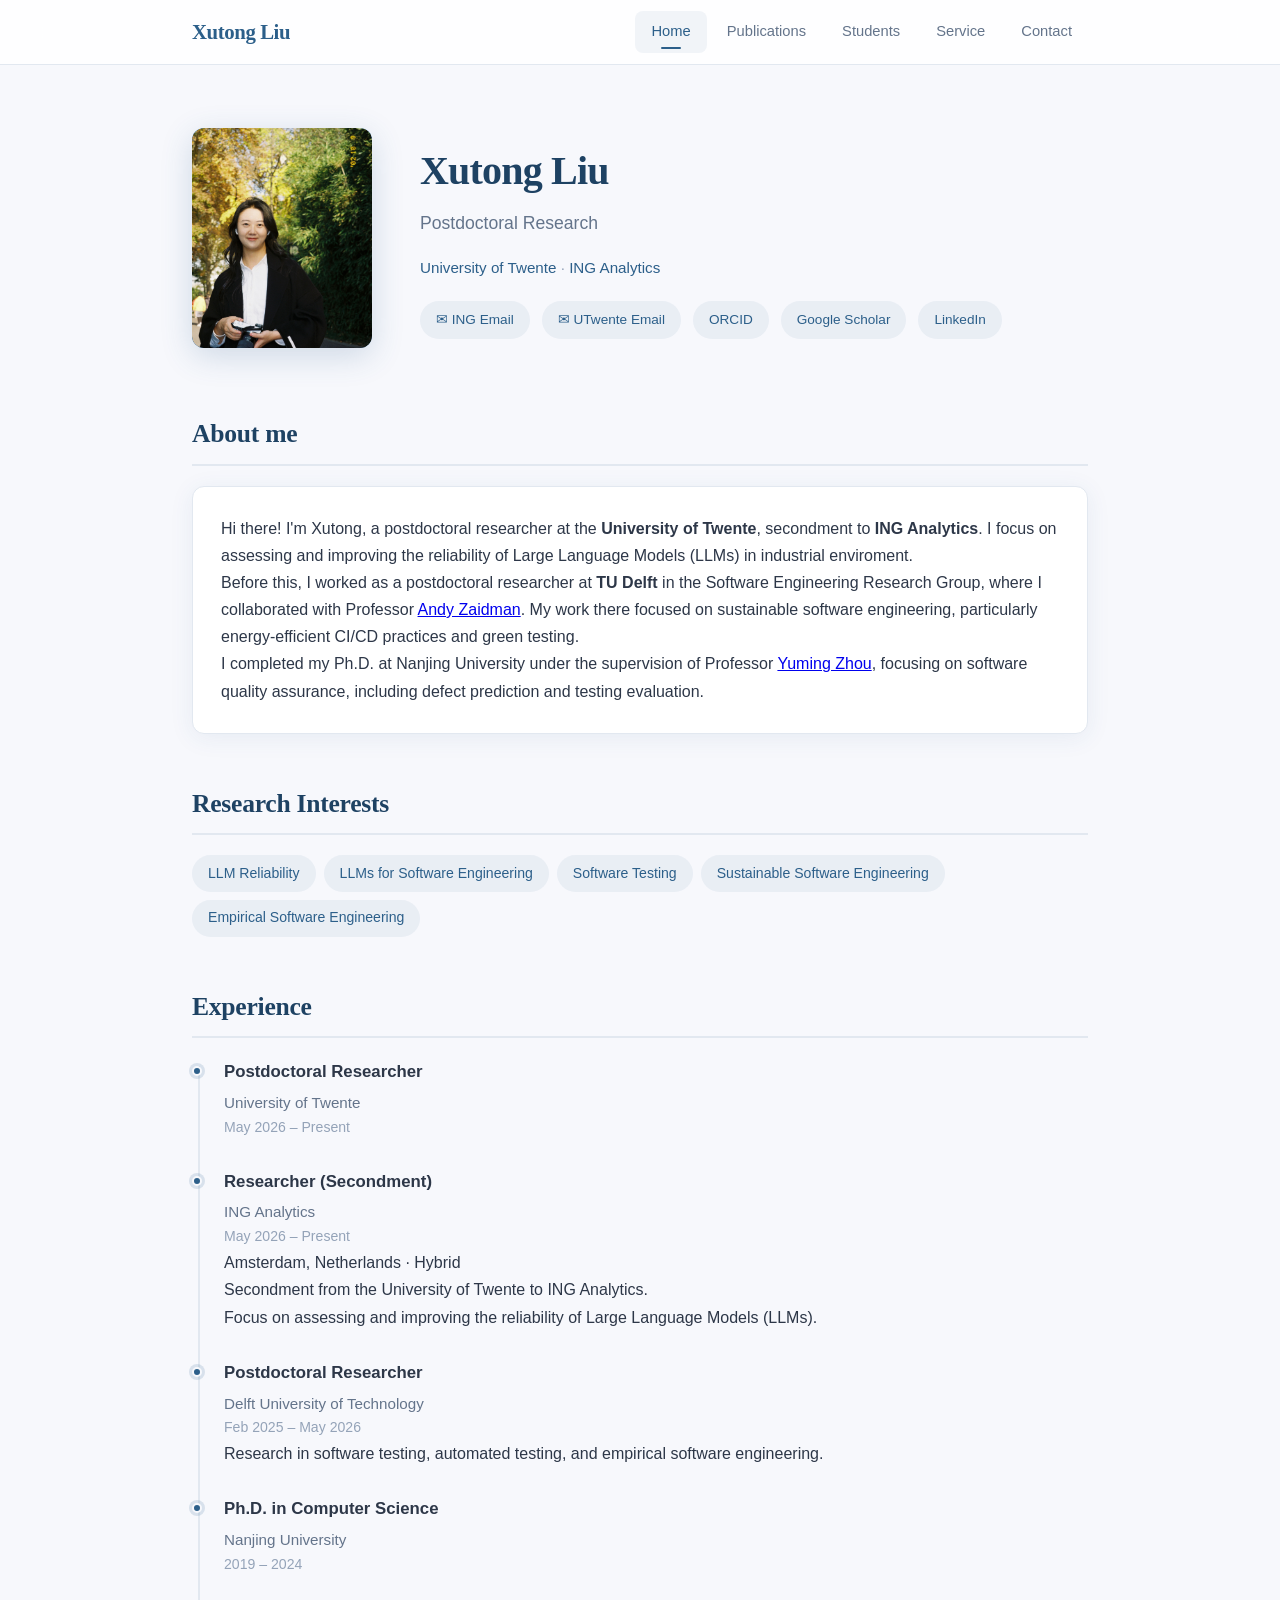
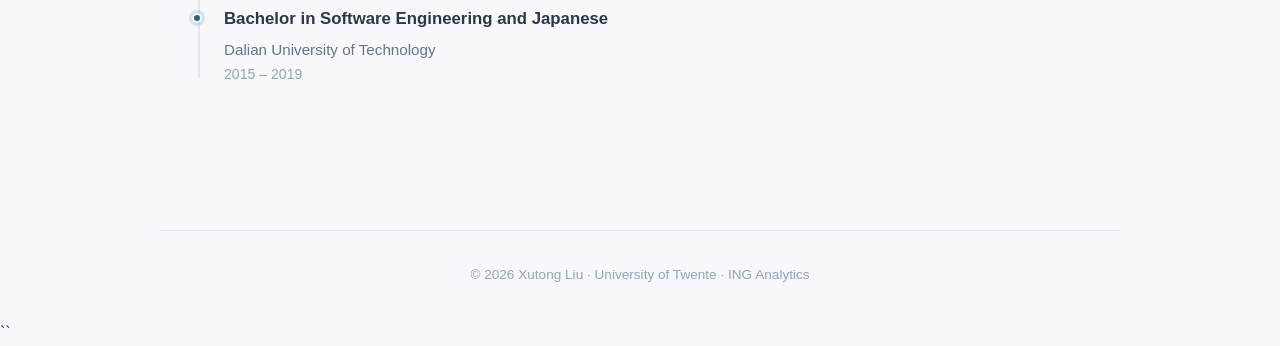
==== commit 143c7246: "add service tab" ====
--- a/index.html
+++ b/index.html
@@ -22,6 +22,7 @@
         <li><a href="index.html" class="active">Home</a></li>
         <li><a href="publications.html">Publications</a></li>
         <li><a href="students.html">Students</a></li>
+        <li><a href="service.html">Service</a></li>
         <li><a href="contact.html">Contact</a></li>
       </ul>
     </div>
--- a/style.css
+++ b/style.css
@@ -495,6 +495,56 @@
   border-bottom-style: solid;
 }
 
+/* ===== Service Page ===== */
+.service-entry {
+  display: flex;
+  gap: 1.5rem;
+  align-items: flex-start;
+  background: var(--bg-card);
+  border-radius: var(--radius);
+  padding: 1.5rem 1.75rem;
+  box-shadow: var(--shadow);
+  border: 1px solid var(--border);
+  transition: var(--transition);
+  margin-bottom: 1rem;
+}
+
+.service-entry:hover {
+  box-shadow: var(--shadow-hover);
+  transform: translateY(-2px);
+  border-left: 3px solid var(--primary);
+}
+
+.service-year {
+  font-size: 0.82rem;
+  font-weight: 600;
+  color: var(--primary);
+  background: rgba(44, 95, 138, 0.08);
+  padding: 0.2rem 0.7rem;
+  border-radius: 10px;
+  white-space: nowrap;
+  flex-shrink: 0;
+  margin-top: 2px;
+}
+
+.service-info {
+  flex: 1;
+}
+
+.service-role {
+  font-size: 1.05rem;
+  font-weight: 600;
+  color: var(--text);
+  margin-bottom: 0.3rem;
+  line-height: 1.5;
+}
+
+.service-venue {
+  font-size: 0.9rem;
+  color: var(--accent);
+  font-weight: 600;
+}
+
 /* ===== Contact Page ===== */
 .contact-grid {
   display: grid;
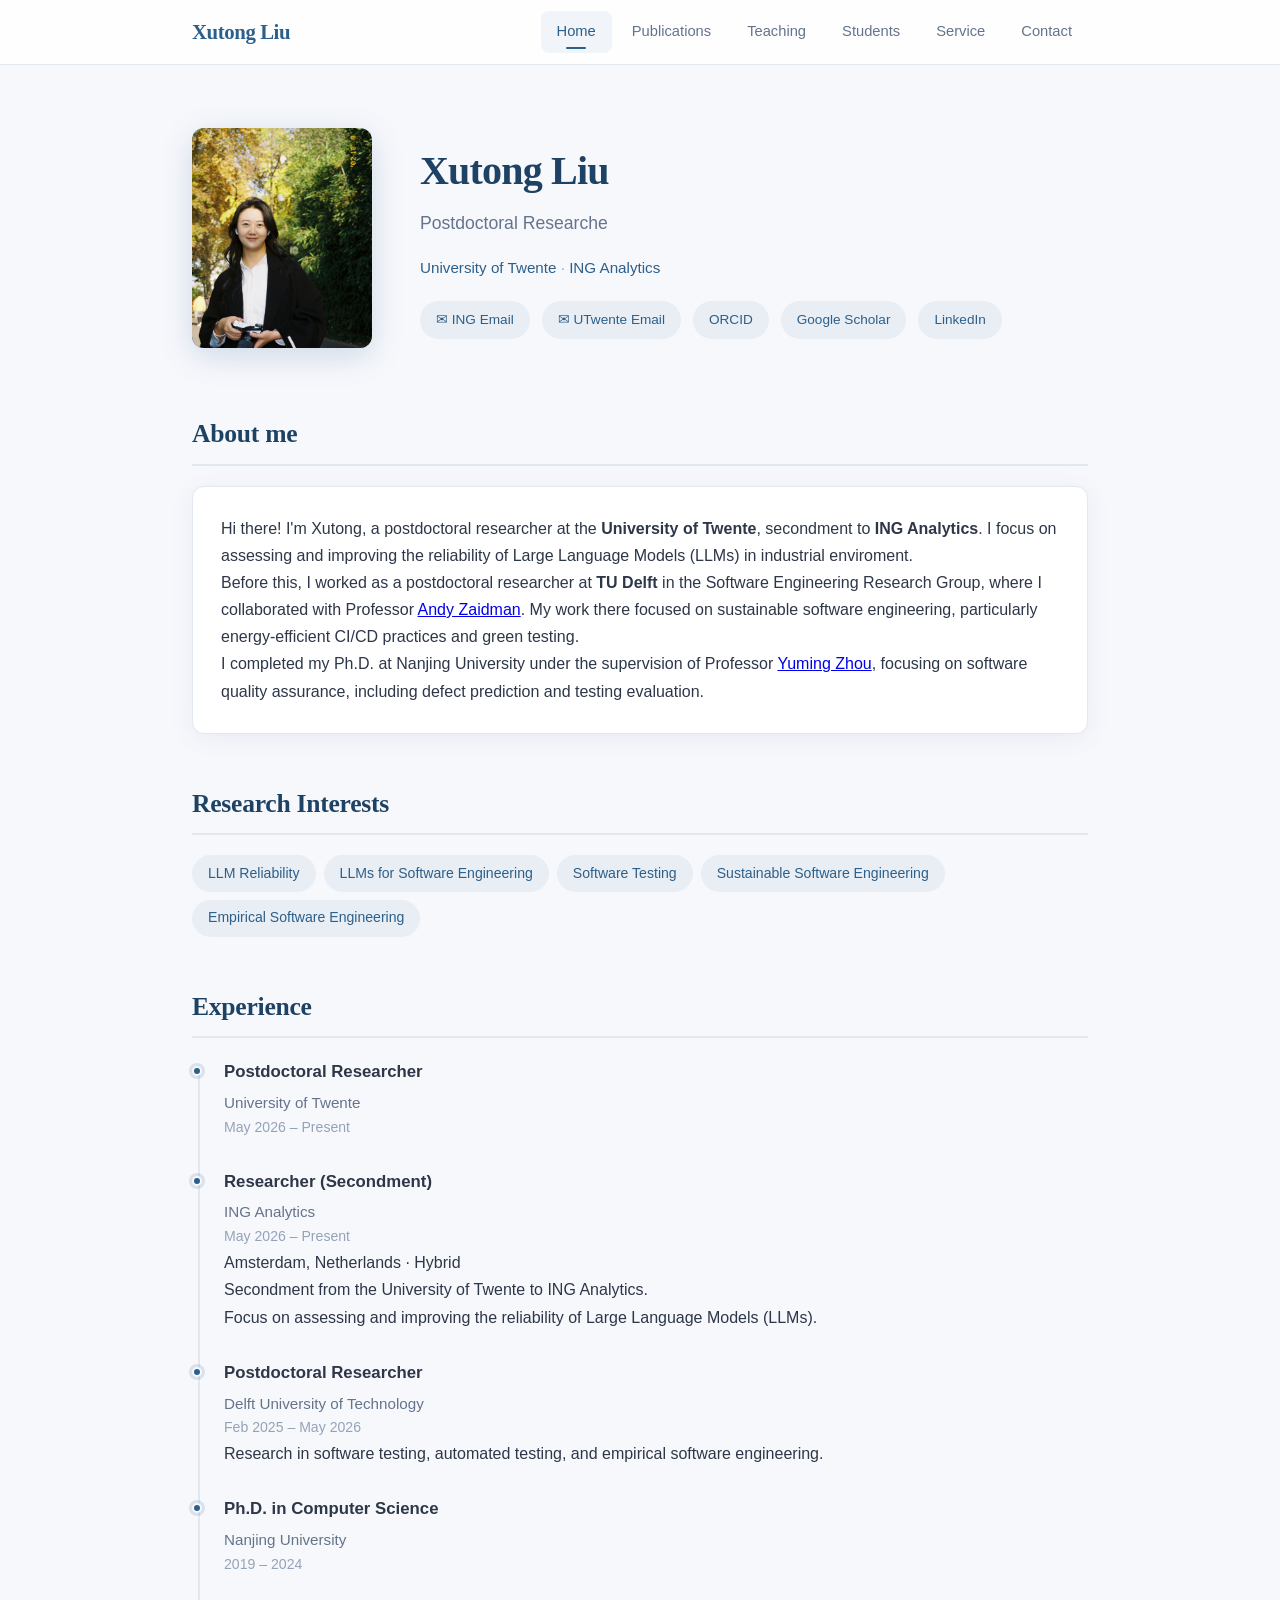
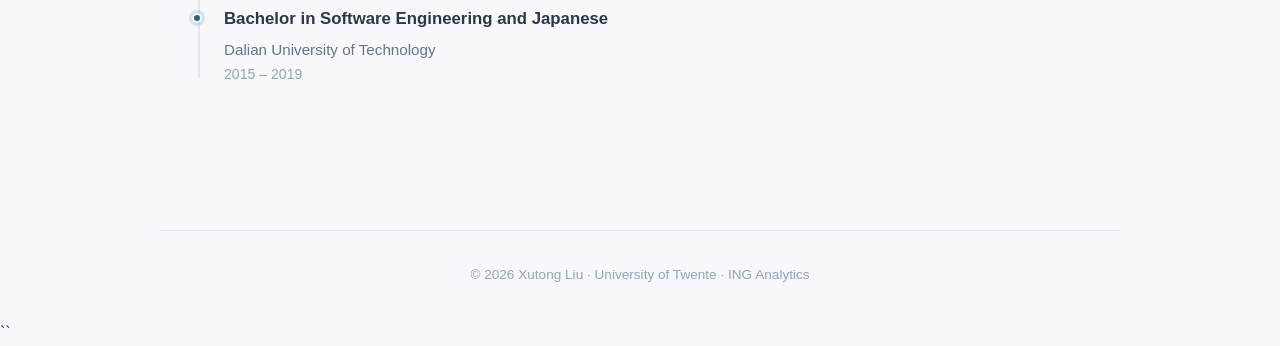
==== commit d9732b65: "Add teaching page with open master graduation projects Adds a Teaching nav entry and page highlighti" ====
--- a/index.html
+++ b/index.html
@@ -21,6 +21,7 @@
       <ul class="nav-links">
         <li><a href="index.html" class="active">Home</a></li>
         <li><a href="publications.html">Publications</a></li>
+        <li><a href="teaching.html">Teaching</a></li>
         <li><a href="students.html">Students</a></li>
         <li><a href="service.html">Service</a></li>
         <li><a href="contact.html">Contact</a></li>
--- a/style.css
+++ b/style.css
@@ -4,6 +4,7 @@
   --primary-light: #3a7cb8;
   --primary-dark: #1e4263;
   --accent: #e8913a;
+  --recruit: #d64545;
   --bg: #f7f8fc;
   --bg-card: #ffffff;
   --text: #2d3748;
@@ -545,6 +546,162 @@
   font-weight: 600;
 }
 
+/* ===== Teaching Page ===== */
+.teaching-card-grid {
+  display: grid;
+  grid-template-columns: repeat(2, 1fr);
+  gap: 1.5rem;
+}
+
+@media (max-width: 768px) {
+  .teaching-card-grid {
+    grid-template-columns: 1fr;
+  }
+}
+
+.teaching-card {
+  background: var(--bg-card);
+  border-radius: var(--radius);
+  padding: 1.75rem;
+  box-shadow: var(--shadow);
+  border: 1px solid var(--border);
+  border-left: 4px solid var(--recruit);
+  transition: var(--transition);
+  display: flex;
+  flex-direction: column;
+}
+
+.teaching-card:hover {
+  box-shadow: var(--shadow-hover);
+  transform: translateY(-2px);
+}
+
+.teaching-card-header {
+  display: flex;
+  align-items: flex-start;
+  justify-content: space-between;
+  gap: 0.75rem;
+  margin-bottom: 0.6rem;
+}
+
+.recruiting-badge {
+  display: inline-flex;
+  align-items: center;
+  gap: 0.35rem;
+  font-size: 0.72rem;
+  font-weight: 700;
+  letter-spacing: 0.04em;
+  text-transform: uppercase;
+  color: var(--recruit);
+  background: rgba(214, 69, 69, 0.08);
+  border: 1px solid rgba(214, 69, 69, 0.25);
+  padding: 0.25rem 0.65rem;
+  border-radius: 20px;
+  white-space: nowrap;
+  flex-shrink: 0;
+}
+
+.recruiting-badge::before {
+  content: '';
+  width: 6px;
+  height: 6px;
+  border-radius: 50%;
+  background: var(--recruit);
+}
+
+.teaching-card-title {
+  font-size: 1.1rem;
+  font-weight: 700;
+  color: var(--text);
+  line-height: 1.4;
+  text-decoration: none;
+}
+
+.teaching-card-title a {
+  color: var(--text);
+  text-decoration: none;
+  border-bottom: 1px dashed transparent;
+  transition: var(--transition);
+}
+
+.teaching-card-title a:hover {
+  color: var(--primary);
+  border-bottom-color: var(--primary-light);
+}
+
+.teaching-card-org {
+  font-size: 0.88rem;
+  color: var(--accent);
+  font-weight: 600;
+  margin-bottom: 0.75rem;
+}
+
+.teaching-card-desc {
+  font-size: 0.92rem;
+  color: var(--text);
+  margin-bottom: 0.85rem;
+  line-height: 1.6;
+}
+
+.teaching-card-rq {
+  font-size: 0.88rem;
+  color: var(--text-light);
+  margin-bottom: 0.85rem;
+  line-height: 1.6;
+}
+
+.teaching-card-profile {
+  font-size: 0.85rem;
+  color: var(--text-light);
+  margin-bottom: 1rem;
+  line-height: 1.6;
+  padding-left: 1.1rem;
+}
+
+.teaching-card-profile li {
+  margin-bottom: 0.2rem;
+}
+
+.teaching-card-footer {
+  margin-top: auto;
+  display: flex;
+  align-items: center;
+  justify-content: space-between;
+  gap: 0.75rem;
+  padding-top: 0.75rem;
+  border-top: 1px solid var(--border);
+}
+
+.teaching-card-meta {
+  font-size: 0.8rem;
+  color: var(--text-lighter);
+}
+
+.teaching-card-pdf {
+  font-size: 0.85rem;
+  font-weight: 600;
+  color: var(--recruit);
+  text-decoration: none;
+  border-bottom: 1px dashed var(--recruit);
+  transition: var(--transition);
+  white-space: nowrap;
+}
+
+.teaching-card-pdf:hover {
+  border-bottom-style: solid;
+}
+
+.teaching-placeholder {
+  background: var(--bg-card);
+  border-radius: var(--radius);
+  padding: 1.75rem;
+  box-shadow: var(--shadow);
+  border: 1px dashed var(--border);
+  color: var(--text-light);
+  font-size: 0.92rem;
+  text-align: center;
+}
+
 /* ===== Contact Page ===== */
 .contact-grid {
   display: grid;
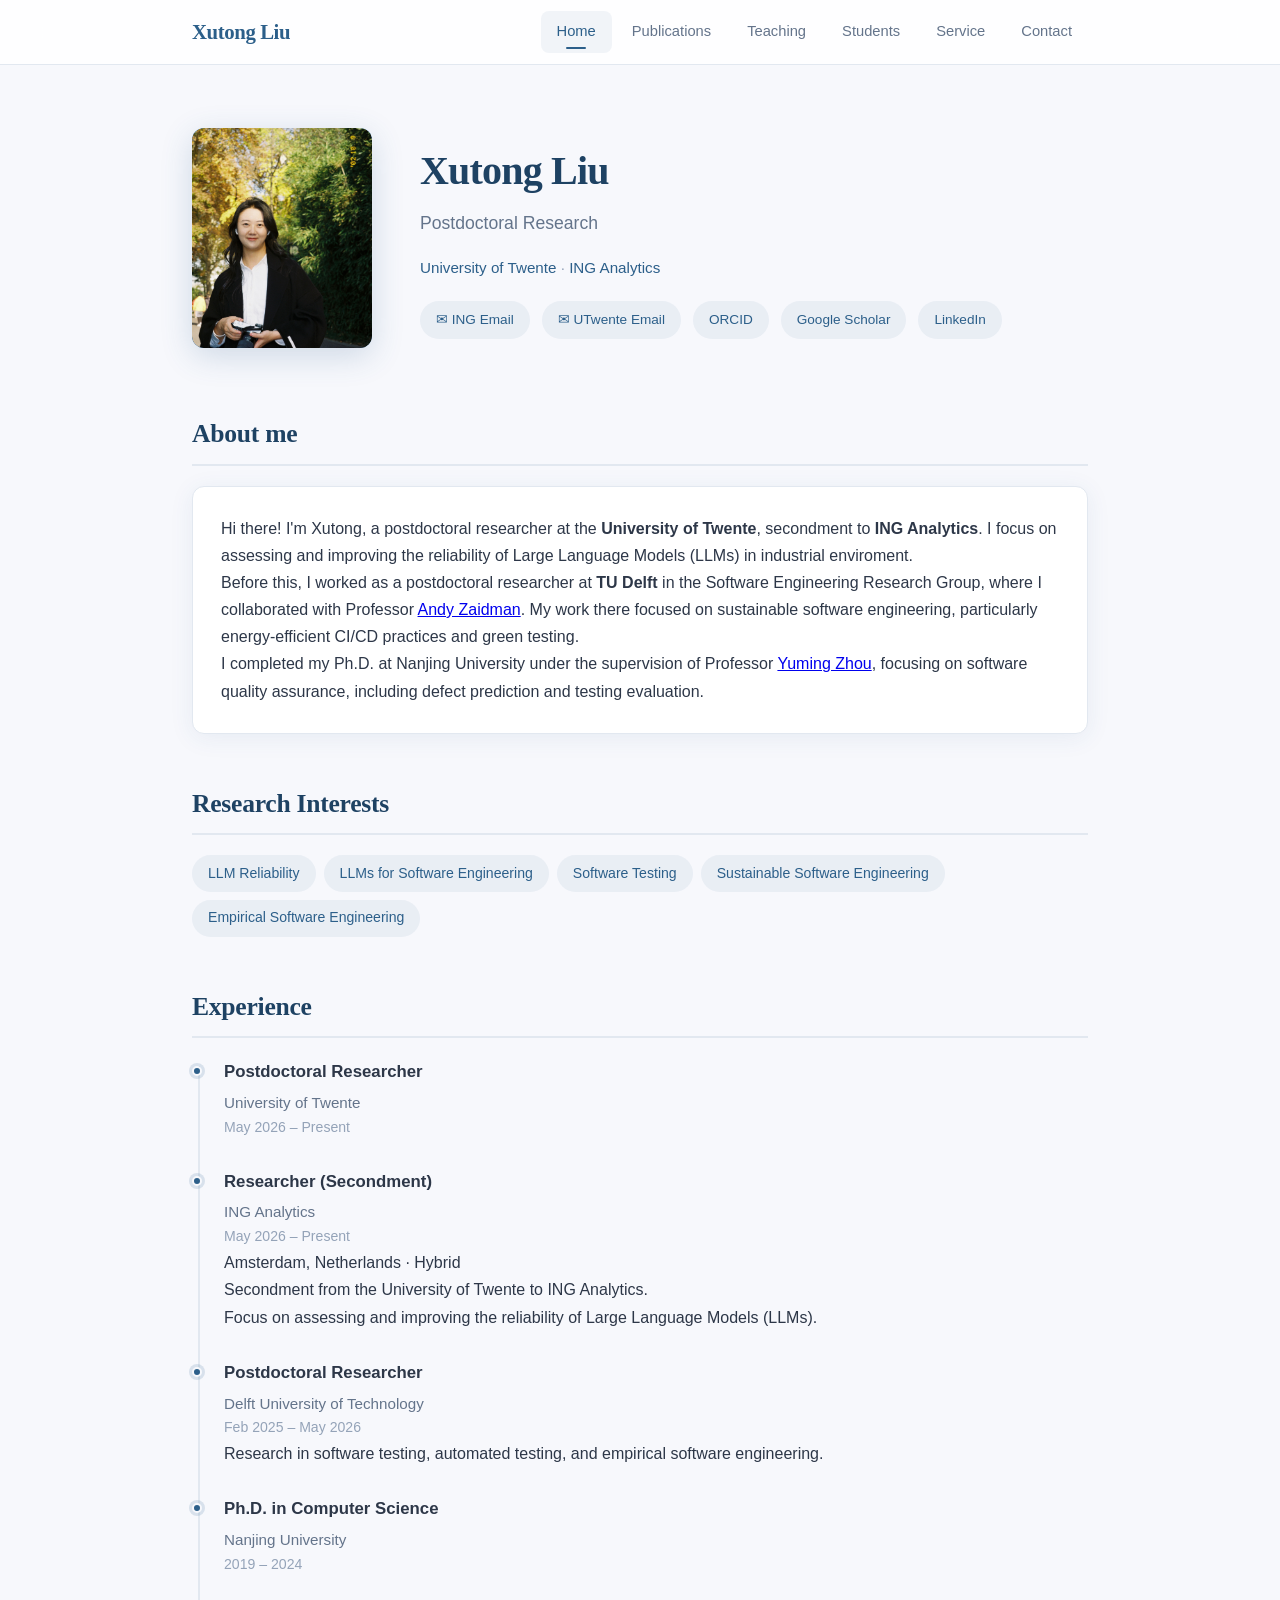
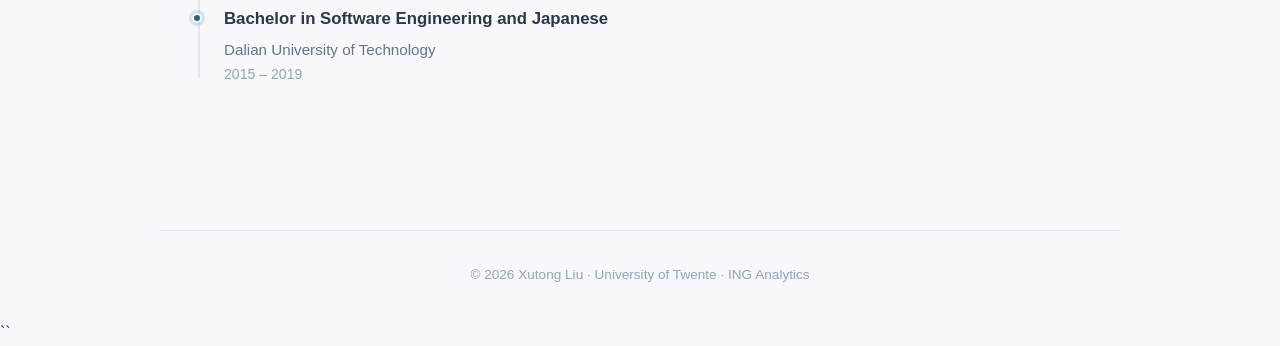
==== commit 42b28fa1: "Fix UTwente email address in index.html" ====
--- a/index.html
+++ b/index.html
@@ -44,7 +44,7 @@
         </p>
         <div class="hero-links">
           <a href="mailto:xutong.liu@ing.com">&#9993; ING Email</a>
-          <a href="mailto:xutong.liu@utwente.com">&#9993; UTwente Email</a>
+          <a href="mailto:xutong.liu@utwente.nl">&#9993; UTwente Email</a>
           <a href="https://orcid.org/0000-0002-3831-5505" target="_blank">ORCID</a>
           <a href="https://scholar.google.com/citations?user=2qkgBsEAAAAJ" target="_blank">Google Scholar</a>
           <a href="https://www.linkedin.com/in/xutong-liu-113463360/" target="_blank">LinkedIn</a>
@@ -150,4 +150,4 @@
   <script src="script.js"></script>
 </body>
 </html>
-``+``
--- a/style.css
+++ b/style.css
@@ -547,6 +547,19 @@
 }
 
 /* ===== Teaching Page ===== */
+.teaching-deadline {
+  display: inline-flex;
+  align-items: center;
+  gap: 0.4rem;
+  font-size: 0.9rem;
+  color: var(--recruit);
+  background: rgba(214, 69, 69, 0.08);
+  border: 1px solid rgba(214, 69, 69, 0.25);
+  padding: 0.4rem 0.9rem;
+  border-radius: 20px;
+  margin-bottom: 1.25rem;
+}
+
 .teaching-card-grid {
   display: grid;
   grid-template-columns: repeat(2, 1fr);
@@ -691,17 +704,6 @@
   border-bottom-style: solid;
 }
 
-.teaching-placeholder {
-  background: var(--bg-card);
-  border-radius: var(--radius);
-  padding: 1.75rem;
-  box-shadow: var(--shadow);
-  border: 1px dashed var(--border);
-  color: var(--text-light);
-  font-size: 0.92rem;
-  text-align: center;
-}
-
 /* ===== Contact Page ===== */
 .contact-grid {
   display: grid;
